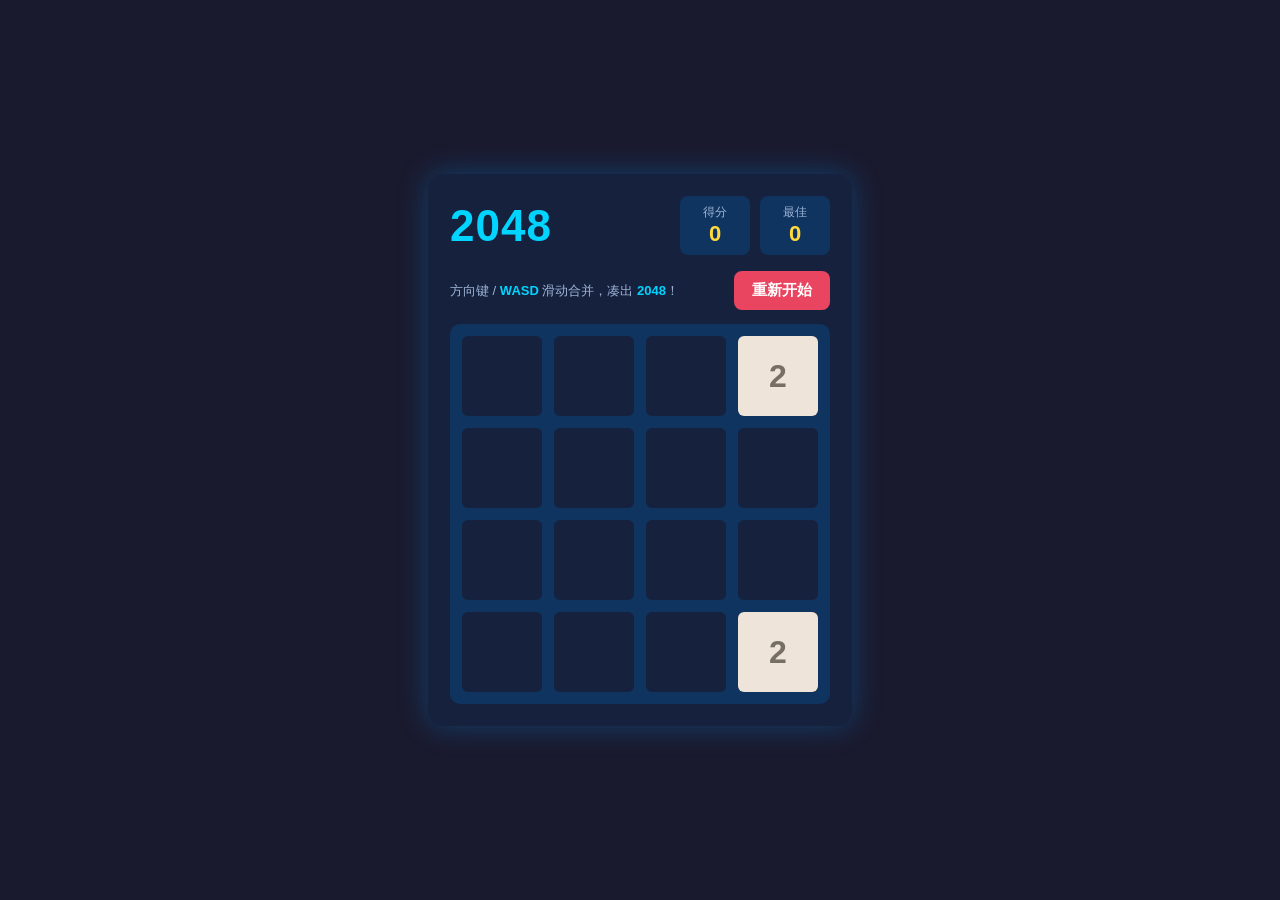
==== 2048.html @ f35b09b0 "2048 俄罗斯方块 贪吃蛇 打砖块" ====
<!DOCTYPE html>
<html lang="zh-CN">
<head>
    <meta charset="UTF-8">
    <meta name="viewport" content="width=device-width, initial-scale=1.0">
    <title>2048</title>
    <style>
        * { margin: 0; padding: 0; box-sizing: border-box; }

        body {
            background: #1a1a2e;
            color: #eee;
            font-family: 'Microsoft YaHei', sans-serif;
            display: flex;
            justify-content: center;
            align-items: center;
            min-height: 100vh;
        }

        .game-container {
            background: #16213e;
            padding: 22px;
            border-radius: 15px;
            box-shadow: 0 0 30px rgba(0, 150, 255, 0.3);
        }

        .header {
            display: flex;
            justify-content: space-between;
            align-items: center;
            margin-bottom: 16px;
        }

        .title {
            font-size: 44px;
            font-weight: bold;
            color: #00d4ff;
            letter-spacing: 1px;
        }

        .scores { display: flex; gap: 10px; }

        .score-box {
            background: #0f3460;
            padding: 8px 18px;
            border-radius: 8px;
            text-align: center;
            min-width: 70px;
        }

        .score-label { font-size: 12px; color: #9db4d6; }
        .score-value { font-size: 22px; font-weight: bold; color: #ffd93d; }

        .toolbar {
            display: flex;
            justify-content: space-between;
            align-items: center;
            margin-bottom: 14px;
        }

        .hint { font-size: 13px; color: #9db4d6; }
        .hint b { color: #00d4ff; }

        button {
            background: #e94560;
            color: white;
            border: none;
            padding: 10px 18px;
            border-radius: 8px;
            cursor: pointer;
            font-size: 15px;
            font-weight: bold;
            transition: all 0.3s;
        }
        button:hover { background: #ff6b6b; transform: translateY(-2px); }

        .board {
            position: relative;
            display: grid;
            grid-template-columns: repeat(4, 80px);
            grid-template-rows: repeat(4, 80px);
            gap: 12px;
            background: #0f3460;
            padding: 12px;
            border-radius: 10px;
        }

        /* 底层灰色背景格 */
        .cell {
            width: 80px;
            height: 80px;
            background: #16213e;
            border-radius: 6px;
        }

        /* 瓦片层：覆盖在背景格之上，绝对定位 */
        .tile-layer {
            position: absolute;
            inset: 12px;
            pointer-events: none;
        }

        /* 外层只负责平移定位，过渡产生滑动感 */
        .tile {
            position: absolute;
            width: 80px;
            height: 80px;
            transition: transform 0.11s ease-in-out;
        }

        /* 内层负责显示与弹出动画，避免与外层 transform 冲突 */
        .tile-inner {
            width: 100%;
            height: 100%;
            border-radius: 6px;
            display: flex;
            align-items: center;
            justify-content: center;
            font-weight: bold;
            font-size: 32px;
        }

        .tile-inner.appear { animation: appear 0.14s ease; }
        @keyframes appear {
            from { opacity: 0; transform: scale(0); }
            to   { opacity: 1; transform: scale(1); }
        }

        .tile-inner.pop { animation: pop 0.18s ease; }
        @keyframes pop {
            0%   { transform: scale(0); }
            55%  { transform: scale(1.18); }
            100% { transform: scale(1); }
        }

        .overlay {
            position: absolute;
            inset: 0;
            background: rgba(15, 52, 96, 0.85);
            border-radius: 10px;
            display: flex;
            flex-direction: column;
            justify-content: center;
            align-items: center;
            z-index: 10;
        }
        .overlay-title { font-size: 40px; font-weight: bold; color: #ffd93d; margin-bottom: 12px; }
        .overlay-sub { font-size: 18px; color: #eee; margin-bottom: 20px; }
    </style>
</head>
<body>
    <div class="game-container">
        <div class="header">
            <div class="title">2048</div>
            <div class="scores">
                <div class="score-box">
                    <div class="score-label">得分</div>
                    <div class="score-value" id="score">0</div>
                </div>
                <div class="score-box">
                    <div class="score-label">最佳</div>
                    <div class="score-value" id="best">0</div>
                </div>
            </div>
        </div>

        <div class="toolbar">
            <div class="hint">方向键 / <b>WASD</b> 滑动合并，凑出 <b>2048</b>！</div>
            <button onclick="restart()">重新开始</button>
        </div>

        <div class="board" id="board">
            <!-- 16 个背景格 -->
            <div class="cell"></div><div class="cell"></div><div class="cell"></div><div class="cell"></div>
            <div class="cell"></div><div class="cell"></div><div class="cell"></div><div class="cell"></div>
            <div class="cell"></div><div class="cell"></div><div class="cell"></div><div class="cell"></div>
            <div class="cell"></div><div class="cell"></div><div class="cell"></div><div class="cell"></div>
            <!-- 瓦片层（数字方块在此滑动） -->
            <div class="tile-layer" id="tileLayer"></div>
            <!-- 结束/胜利遮罩 -->
            <div class="overlay" id="overlay" style="display: none;">
                <div class="overlay-title" id="overlayTitle"></div>
                <div class="overlay-sub" id="overlaySub"></div>
                <button onclick="restart()">再来一局</button>
            </div>
        </div>
    </div>

    <script>
        const SIZE = 4;
        const SLIDE_MS = 110;            // 滑动动画时长（与 CSS transition 匹配）
        const CELL = 80;                 // 格子边长
        const GAP = 12;                  // 格子间距
        const STEP = CELL + GAP;         // 相邻格中心步长 = 92px

        const scoreEl = document.getElementById('score');
        const bestEl = document.getElementById('best');
        const overlay = document.getElementById('overlay');
        const overlayTitle = document.getElementById('overlayTitle');
        const overlaySub = document.getElementById('overlaySub');
        const tileLayer = document.getElementById('tileLayer');

        let tiles = [];                  // 所有存活的方块（带唯一引用）
        let score = 0;
        let best = 0;
        let won = false;
        let over = false;
        let animating = false;           // 动画期间锁，防止快速连按导致状态错乱

        // 经典 2048 配色
        const COLORS = {
            2: '#eee4da', 4: '#ede0c8', 8: '#f2b179', 16: '#f59563',
            32: '#f67c5f', 64: '#f65e3b', 128: '#edcf72', 256: '#edcc61',
            512: '#edc850', 1024: '#edc53f', 2048: '#edc22e'
        };

        function colorFor(v) {
            if (v === 0) return '#16213e';
            return COLORS[v] || '#3c3a32';
        }
        function textColor(v) {
            return v > 0 && v <= 4 ? '#776e65' : '#f9f6f2';
        }
        function fontSizeFor(v) {
            const len = String(v).length;
            return len <= 2 ? '32px' : len === 3 ? '26px' : '20px';
        }

        // 根据 (行,列) 计算外层瓦片的平移坐标
        function positionTile(t) {
            t.el.style.transform = `translate(${t.c * STEP}px, ${t.r * STEP}px)`;
        }

        // 创建一个方块（isNew=true 时播放淡入弹出动画）
        function createTile(r, c, value, isNew) {
            const el = document.createElement('div');
            el.className = 'tile';

            const inner = document.createElement('div');
            inner.className = 'tile-inner';
            inner.textContent = value;
            inner.style.background = colorFor(value);
            inner.style.color = textColor(value);
            inner.style.fontSize = fontSizeFor(value);

            el.appendChild(inner);
            el.style.transform = `translate(${c * STEP}px, ${r * STEP}px)`;
            tileLayer.appendChild(el);

            const t = { value, r, c, el, inner };
            tiles.push(t);
            if (isNew) inner.classList.add('appear');
            return t;
        }

        function removeTile(t) {
            const i = tiles.indexOf(t);
            if (i >= 0) tiles.splice(i, 1);
            if (t.el && t.el.parentNode) t.el.parentNode.removeChild(t.el);
        }

        // 方向 -> 物理坐标：i 为线索引，j 为该线上位置(0 为移动方向最前)
        function cellRC(i, dir, j) {
            if (dir === 'left')  return { r: i, c: j };
            if (dir === 'right') return { r: i, c: SIZE - 1 - j };
            if (dir === 'up')    return { r: j, c: i };
            if (dir === 'down')  return { r: SIZE - 1 - j, c: i };
        }

        // 收集某条线上的方块（按移动方向顺序，最前在前）
        function lineTiles(i, dir) {
            const arr = [];
            for (let j = 0; j < SIZE; j++) {
                const { r, c } = cellRC(i, dir, j);
                const t = tiles.find(t => t.r === r && t.c === c);
                if (t) arr.push(t);
            }
            return arr;
        }

        function init() {
            tiles.forEach(t => { if (t.el.parentNode) t.el.parentNode.removeChild(t.el); });
            tiles = [];
            score = 0;
            won = false;
            over = false;
            animating = false;
            scoreEl.textContent = '0';
            hideOverlay();
            spawn();
            spawn();
        }

        function spawn() {
            const empty = [];
            for (let r = 0; r < SIZE; r++)
                for (let c = 0; c < SIZE; c++)
                    if (!tiles.some(t => t.r === r && t.c === c)) empty.push([r, c]);
            if (empty.length === 0) return;
            const [r, c] = empty[Math.floor(Math.random() * empty.length)];
            createTile(r, c, Math.random() < 0.9 ? 2 : 4, true);
        }

        function move(dir) {
            if (over || animating) return;
            if (won) hideOverlay(); // 胜利后可继续挑战

            let moved = false;
            let gained = 0;
            const merges = [];   // 待合并的项：{r,c,value,a,b}

            for (let i = 0; i < SIZE; i++) {
                const lt = lineTiles(i, dir);
                let tgt = 0;
                for (let k = 0; k < lt.length; k++) {
                    const pos = cellRC(i, dir, tgt);
                    if (k + 1 < lt.length && lt[k].value === lt[k + 1].value) {
                        // 合并 lt[k] 与 lt[k+1]
                        lt[k].r = pos.r;   lt[k].c = pos.c;
                        lt[k + 1].r = pos.r; lt[k + 1].c = pos.c;
                        merges.push({ r: pos.r, c: pos.c, value: lt[k].value * 2, a: lt[k], b: lt[k + 1] });
                        gained += lt[k].value * 2;
                        moved = true;
                        k++;
                    } else {
                        if (lt[k].r !== pos.r || lt[k].c !== pos.c) moved = true;
                        lt[k].r = pos.r; lt[k].c = pos.c;
                    }
                    tgt++;
                }
            }

            if (!moved) return;

            animating = true;
            // 触发滑动过渡
            tiles.forEach(positionTile);

            // 更新分数
            score += gained;
            scoreEl.textContent = score;
            if (score > best) {
                best = score;
                bestEl.textContent = best;
                try { localStorage.setItem('best2048', best); } catch (e) {}
            }

            // 滑动结束后落定：移除合并源方块、生成合并结果、生成新方块、判定状态
            setTimeout(() => {
                merges.forEach(m => {
                    removeTile(m.a);
                    removeTile(m.b);
                    createTile(m.r, m.c, m.value, true); // 合并结果方块，带弹出动画
                });
                spawn();
                rebuildBoardAndCheck();
                animating = false;
            }, SLIDE_MS);
        }

        function rebuildBoardAndCheck() {
            const board = Array.from({ length: SIZE }, () => Array(SIZE).fill(0));
            tiles.forEach(t => board[t.r][t.c] = t.value);

            if (!won && board.flat().includes(2048)) {
                won = true;
                showOverlay('你赢了!', '按方向键继续挑战');
            } else if (!hasMoves(board)) {
                over = true;
                showOverlay('游戏结束', '得分 ' + score);
            }
        }

        function hasMoves(b) {
            for (let r = 0; r < SIZE; r++) {
                for (let c = 0; c < SIZE; c++) {
                    if (b[r][c] === 0) return true;
                    if (c < SIZE - 1 && b[r][c] === b[r][c + 1]) return true;
                    if (r < SIZE - 1 && b[r][c] === b[r + 1][c]) return true;
                }
            }
            return false;
        }

        function showOverlay(title, sub) {
            overlayTitle.textContent = title;
            overlaySub.textContent = sub;
            overlay.style.display = 'flex';
        }
        function hideOverlay() {
            overlay.style.display = 'none';
        }
        function restart() {
            init();
        }

        document.addEventListener('keydown', (e) => {
            const map = {
                ArrowUp: 'up', ArrowDown: 'down', ArrowLeft: 'left', ArrowRight: 'right',
                w: 'up', s: 'down', a: 'left', d: 'right',
                W: 'up', S: 'down', A: 'left', D: 'right'
            };
            if (map[e.key]) {
                e.preventDefault();
                move(map[e.key]);
            }
        });

        // 初始化
        try { best = parseInt(localStorage.getItem('best2048') || '0', 10); } catch (e) {}
        bestEl.textContent = best;
        init();
    </script>
</body>
</html>
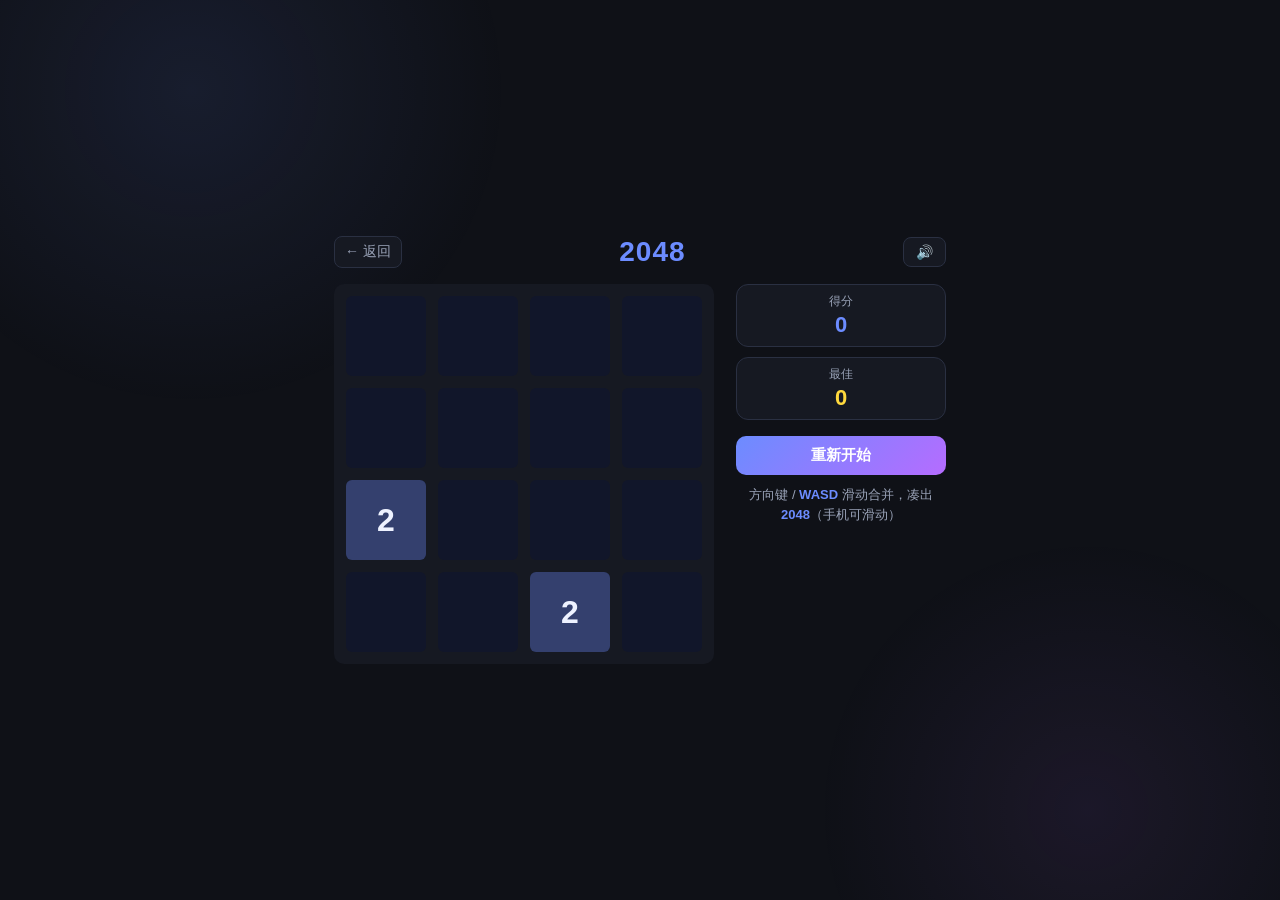
==== commit 309c64bb: "布局样式调整" ====
--- a/2048.html
+++ b/2048.html
@@ -3,76 +3,17 @@
 <head>
     <meta charset="UTF-8">
     <meta name="viewport" content="width=device-width, initial-scale=1.0">
+    <link rel="icon" type="image/svg+xml" href="favicon.svg" />
+    <link rel="manifest" href="manifest.webmanifest" />
+    <meta name="description" content="2048 小游戏：滑动合并相同数字拼到 2048，纯前端、支持键盘与触摸、打开即玩。" />
+    <meta name="theme-color" content="#0f1117" />
+    <link rel="stylesheet" href="assets/common.css" />
+    <script src="assets/common.js"></script>
     <title>2048</title>
     <style>
-        * { margin: 0; padding: 0; box-sizing: border-box; }
-
-        body {
-            background: #1a1a2e;
-            color: #eee;
-            font-family: 'Microsoft YaHei', sans-serif;
-            display: flex;
-            justify-content: center;
-            align-items: center;
-            min-height: 100vh;
-        }
-
-        .game-container {
-            background: #16213e;
-            padding: 22px;
-            border-radius: 15px;
-            box-shadow: 0 0 30px rgba(0, 150, 255, 0.3);
-        }
-
-        .header {
-            display: flex;
-            justify-content: space-between;
-            align-items: center;
-            margin-bottom: 16px;
-        }
-
-        .title {
-            font-size: 44px;
-            font-weight: bold;
-            color: #00d4ff;
-            letter-spacing: 1px;
-        }
-
-        .scores { display: flex; gap: 10px; }
-
-        .score-box {
-            background: #0f3460;
-            padding: 8px 18px;
-            border-radius: 8px;
-            text-align: center;
-            min-width: 70px;
-        }
-
-        .score-label { font-size: 12px; color: #9db4d6; }
-        .score-value { font-size: 22px; font-weight: bold; color: #ffd93d; }
-
-        .toolbar {
-            display: flex;
-            justify-content: space-between;
-            align-items: center;
-            margin-bottom: 14px;
-        }
-
-        .hint { font-size: 13px; color: #9db4d6; }
-        .hint b { color: #00d4ff; }
-
-        button {
-            background: #e94560;
-            color: white;
-            border: none;
-            padding: 10px 18px;
-            border-radius: 8px;
-            cursor: pointer;
-            font-size: 15px;
-            font-weight: bold;
-            transition: all 0.3s;
-        }
-        button:hover { background: #ff6b6b; transform: translateY(-2px); }
+    
+
+
 
         .board {
             position: relative;
@@ -80,16 +21,17 @@
             grid-template-columns: repeat(4, 80px);
             grid-template-rows: repeat(4, 80px);
             gap: 12px;
-            background: #0f3460;
+            background: #161922;
             padding: 12px;
             border-radius: 10px;
+            touch-action: none;        /* 防止移动端滑动时页面滚动 */
         }
 
         /* 底层灰色背景格 */
         .cell {
             width: 80px;
             height: 80px;
-            background: #16213e;
+            background: #11162a;
             border-radius: 6px;
         }
 
@@ -136,7 +78,7 @@
         .overlay {
             position: absolute;
             inset: 0;
-            background: rgba(15, 52, 96, 0.85);
+            background: rgba(15, 17, 23, 0.9);
             border-radius: 10px;
             display: flex;
             flex-direction: column;
@@ -145,31 +87,29 @@
             z-index: 10;
         }
         .overlay-title { font-size: 40px; font-weight: bold; color: #ffd93d; margin-bottom: 12px; }
-        .overlay-sub { font-size: 18px; color: #eee; margin-bottom: 20px; }
+        .overlay-sub { font-size: 18px; color: #e8ecf4; margin-bottom: 20px; }
+
+        /* 移动端：整体缩放以适配小屏 */
+        @media (max-width: 460px) {
+            .game-wrap { transform: scale(0.86); transform-origin: top center; }
+        }
     </style>
 </head>
 <body>
-    <div class="game-container">
-        <div class="header">
-            <div class="title">2048</div>
-            <div class="scores">
-                <div class="score-box">
-                    <div class="score-label">得分</div>
-                    <div class="score-value" id="score">0</div>
-                </div>
-                <div class="score-box">
-                    <div class="score-label">最佳</div>
-                    <div class="score-value" id="best">0</div>
-                </div>
-            </div>
-        </div>
-
-        <div class="toolbar">
-            <div class="hint">方向键 / <b>WASD</b> 滑动合并，凑出 <b>2048</b>！</div>
-            <button onclick="restart()">重新开始</button>
-        </div>
-
-        <div class="board" id="board">
+    <div class="game-wrap">
+        <header class="game-header">
+            <a class="back-link" href="index.html">← 返回</a>
+            <h1 class="game-title">2048</h1>
+            <button id="soundBtn" class="icon-btn" onclick="toggleSound()">🔊</button>
+        </header>
+
+        <section class="game-stats">
+            <div class="stat"><div class="stat-label">得分</div><div class="stat-value stat-score" id="score">0</div></div>
+            <div class="stat"><div class="stat-label">最佳</div><div class="stat-value stat-best" id="best">0</div></div>
+        </section>
+
+        <section class="game-stage">
+            <div class="board" id="board">
             <!-- 16 个背景格 -->
             <div class="cell"></div><div class="cell"></div><div class="cell"></div><div class="cell"></div>
             <div class="cell"></div><div class="cell"></div><div class="cell"></div><div class="cell"></div>
@@ -184,6 +124,12 @@
                 <button onclick="restart()">再来一局</button>
             </div>
         </div>
+        </section>
+
+        <footer class="game-toolbar">
+            <div class="hint">方向键 / <b>WASD</b> 滑动合并，凑出 <b>2048</b>（手机可滑动）</div>
+            <button onclick="restart()">重新开始</button>
+        </footer>
     </div>
 
     <script>
@@ -207,19 +153,19 @@
         let over = false;
         let animating = false;           // 动画期间锁，防止快速连按导致状态错乱
 
-        // 经典 2048 配色
+        // 蓝紫家族渐变配色（与全站统一）
         const COLORS = {
-            2: '#eee4da', 4: '#ede0c8', 8: '#f2b179', 16: '#f59563',
-            32: '#f67c5f', 64: '#f65e3b', 128: '#edcf72', 256: '#edcc61',
-            512: '#edc850', 1024: '#edc53f', 2048: '#edc22e'
+            2: '#34406e', 4: '#3f4d8c', 8: '#4d5fb0', 16: '#6c8cff',
+            32: '#7d7bff', 64: '#9b6cff', 128: '#b56cff', 256: '#c56cd0',
+            512: '#d76cae', 1024: '#ff7eb6', 2048: '#ff9ec4'
         };
 
         function colorFor(v) {
-            if (v === 0) return '#16213e';
+            if (v === 0) return '#11162a';
             return COLORS[v] || '#3c3a32';
         }
         function textColor(v) {
-            return v > 0 && v <= 4 ? '#776e65' : '#f9f6f2';
+            return '#eef2ff';
         }
         function fontSizeFor(v) {
             const len = String(v).length;
@@ -339,6 +285,7 @@
             // 更新分数
             score += gained;
             scoreEl.textContent = score;
+            if (gained > 0) beep(520, 0.08, 'square', 0.04);
             if (score > best) {
                 best = score;
                 bestEl.textContent = best;
@@ -365,9 +312,11 @@
             if (!won && board.flat().includes(2048)) {
                 won = true;
                 showOverlay('你赢了!', '按方向键继续挑战');
+                beep(880, 0.18, 'square', 0.05);
             } else if (!hasMoves(board)) {
                 over = true;
                 showOverlay('游戏结束', '得分 ' + score);
+                beep(120, 0.3, 'sawtooth', 0.05);
             }
         }
 
@@ -406,10 +355,34 @@
             }
         });
 
+        // 触摸滑动支持（移动端）
+        const boardEl = document.getElementById('board');
+        let touchX = 0, touchY = 0;
+        boardEl.addEventListener('touchstart', (e) => {
+            touchX = e.changedTouches[0].clientX;
+            touchY = e.changedTouches[0].clientY;
+        }, { passive: true });
+        boardEl.addEventListener('touchend', (e) => {
+            const dx = e.changedTouches[0].clientX - touchX;
+            const dy = e.changedTouches[0].clientY - touchY;
+            const ax = Math.abs(dx), ay = Math.abs(dy);
+            if (Math.max(ax, ay) < 24) return;      // 滑动阈值
+            if (ax > ay) move(dx > 0 ? 'right' : 'left');
+            else move(dy > 0 ? 'down' : 'up');
+        }, { passive: true });
+
+
         // 初始化
         try { best = parseInt(localStorage.getItem('best2048') || '0', 10); } catch (e) {}
         bestEl.textContent = best;
         init();
     </script>
+    <script>
+        if ('serviceWorker' in navigator) {
+            window.addEventListener('load', () => {
+                navigator.serviceWorker.register('sw.js').catch(() => {});
+            });
+        }
+    </script>
 </body>
 </html>
--- a/assets/common.css
+++ b/assets/common.css
@@ -0,0 +1,200 @@
+/* 公共样式：被各游戏页共用，避免重复
+ * 包含：全局重置、body/背景光晕、以及游戏页统一外壳组件
+ *   （页眉 / 状态条 / 舞台 / 操作条 / 按钮）
+ * 各游戏页仅保留自身「玩法相关」的独特样式（棋盘、方块、overlay、触摸控件等）。
+ */
+
+* { margin: 0; padding: 0; box-sizing: border-box; }
+
+:root {
+  --bg: #0f1117;
+  --bg-soft: #161922;
+  --card: #1c2030;
+  --card-border: #2a3042;
+  --text: #e8ecf4;
+  --text-dim: #9aa3b8;
+  --accent: #6c8cff;     /* 主色：得分 / 标题 / 强调 */
+  --accent2: #b56cff;    /* 辅助色：食物 / 高值瓦片 */
+  --best: #ffd93d;       /* 最高分 / 最佳 */
+  --danger: #ff6b6b;     /* 生命 / 失败 */
+  --board-bg: #0a0a15;   /* 画布 / 棋盘底色 */
+  --grid: #1c2433;       /* 网格线 */
+  --accent-grad: linear-gradient(135deg, #6c8cff, #b56cff);
+  --radius: 14px;
+}
+
+body {
+  background: var(--bg);
+  color: var(--text);
+  font-family: -apple-system, BlinkMacSystemFont, "Segoe UI",
+    "PingFang SC", "Microsoft YaHei", sans-serif;
+  display: flex;
+  justify-content: center;
+  align-items: center;
+  min-height: 100vh;
+  padding: 24px 12px;
+  overflow-x: hidden;
+}
+
+body::before {
+  content: "";
+  position: fixed;
+  inset: 0;
+  background:
+    radial-gradient(700px circle at 15% 10%, rgba(108, 140, 255, 0.10), transparent 45%),
+    radial-gradient(600px circle at 85% 90%, rgba(181, 108, 255, 0.08), transparent 45%);
+  z-index: -1;
+  pointer-events: none;
+}
+
+/* ============ 游戏页统一外壳 ============ */
+.game-wrap {
+  width: 100%;
+  max-width: 560px;
+  display: flex;
+  flex-direction: column;
+  gap: 16px;
+}
+
+/* 页眉：返回 / 标题 / 静音 */
+.game-header {
+  display: flex;
+  align-items: center;
+  gap: 12px;
+}
+.back-link {
+  color: var(--text-dim);
+  text-decoration: none;
+  font-size: 14px;
+  padding: 6px 10px;
+  border-radius: 8px;
+  border: 1px solid var(--card-border);
+  background: var(--bg-soft);
+  transition: all .2s;
+  white-space: nowrap;
+}
+.back-link:hover { color: var(--text); border-color: var(--accent); }
+.game-title {
+  flex: 1;
+  text-align: center;
+  font-size: 28px;
+  font-weight: 800;
+  letter-spacing: 1px;
+  color: var(--accent);
+}
+.icon-btn {
+  background: var(--bg-soft);
+  color: var(--text);
+  border: 1px solid var(--card-border);
+  padding: 6px 12px;
+  border-radius: 8px;
+  font-size: 14px;
+  cursor: pointer;
+  transition: all .2s;
+  white-space: nowrap;
+}
+.icon-btn:hover { border-color: var(--accent); filter: brightness(1.15); }
+
+/* 状态条 */
+.game-stats {
+  display: flex;
+  flex-wrap: wrap;
+  justify-content: center;
+  gap: 10px;
+}
+.stat {
+  background: var(--bg-soft);
+  border: 1px solid var(--card-border);
+  border-radius: 12px;
+  padding: 8px 14px;
+  min-width: 72px;
+  text-align: center;
+}
+.stat-label { font-size: 12px; color: var(--text-dim); margin-bottom: 2px; }
+.stat-value { font-size: 22px; font-weight: 700; color: var(--text); }
+.stat-score { color: var(--accent); }
+.stat-best  { color: var(--best); }
+.stat-danger { color: var(--danger); }
+.stat.next-stat { display: flex; flex-direction: column; align-items: center; gap: 4px; }
+.stat.next-stat canvas {
+  background: var(--board-bg);
+  border: 1px solid var(--card-border);
+  border-radius: 8px;
+}
+
+/* 舞台（游戏画布 / 棋盘所在区域） */
+.game-stage {
+  position: relative;
+  display: flex;
+  justify-content: center;
+}
+
+/* 操作条 */
+.game-toolbar {
+  display: flex;
+  align-items: center;
+  justify-content: space-between;
+  gap: 12px;
+  flex-wrap: wrap;
+}
+.hint { font-size: 13px; color: var(--text-dim); line-height: 1.5; }
+.hint b { color: var(--accent); }
+
+/* 统一的游戏内主按钮 */
+button {
+  background: var(--accent-grad);
+  color: #fff;
+  border: none;
+  padding: 10px 18px;
+  border-radius: 10px;
+  cursor: pointer;
+  font-size: 15px;
+  font-weight: 700;
+  font-family: inherit;
+  transition: all .2s;
+}
+button:hover { filter: brightness(1.12); transform: translateY(-1px); }
+
+/* ============ PC 横向双栏布局（>=820px）============
+ * 画布在左，状态条 + 操作条竖排在右，整体高度贴合画布，首屏无需下拉。
+ * 窄屏（<820px）自动回退为上方的纵向堆叠布局。 */
+@media (min-width: 820px) {
+  .game-wrap {
+    width: auto;
+    max-width: none;
+    display: grid;
+    grid-template-columns: auto 210px;
+    grid-template-rows: auto auto 1fr;
+    grid-template-areas:
+      "header header"
+      "stage  stats"
+      "stage  toolbar";
+    align-items: start;
+    column-gap: 22px;
+    row-gap: 16px;
+  }
+  .game-header  { grid-area: header; }
+  .game-stats   {
+    grid-area: stats;
+    flex-direction: column;
+    align-items: stretch;
+    flex-wrap: nowrap;
+  }
+  .game-stats .stat { min-width: 0; }
+  .game-stage   { grid-area: stage; align-self: start; }
+  .game-toolbar {
+    grid-area: toolbar;
+    flex-direction: column;
+    align-items: stretch;
+    gap: 10px;
+  }
+  .game-toolbar button { width: 100%; }
+  .game-toolbar .hint { order: 1; text-align: center; }
+}
+
+/* 通用移动端适配 */
+@media (max-width: 520px) {
+  .game-wrap { gap: 12px; }
+  .game-title { font-size: 22px; }
+  .hint { display: none; }
+}
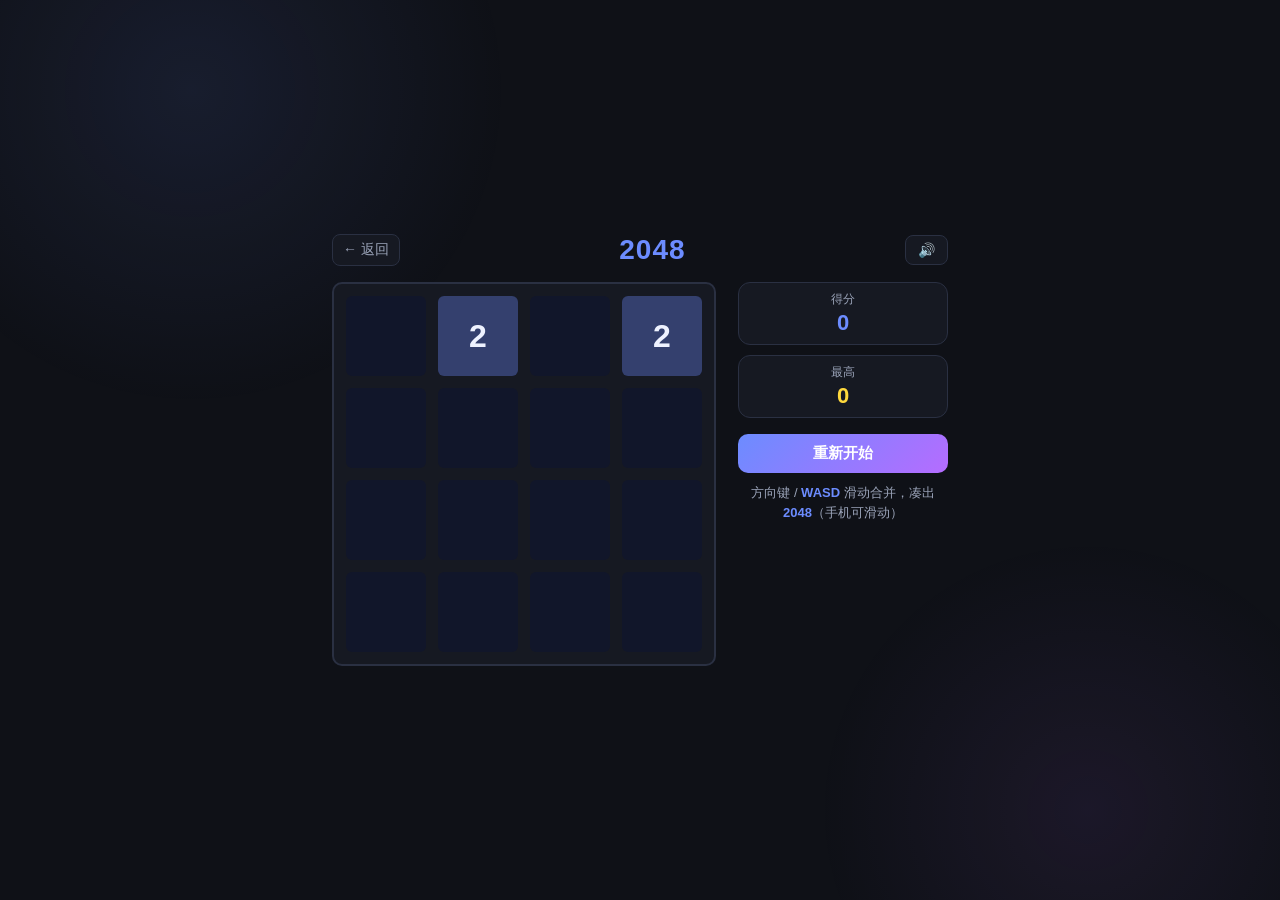
==== commit 68eedbe3: "风格统一" ====
--- a/2048.html
+++ b/2048.html
@@ -21,7 +21,7 @@
             grid-template-columns: repeat(4, 80px);
             grid-template-rows: repeat(4, 80px);
             gap: 12px;
-            background: #161922;
+            background: var(--bg-soft);
             padding: 12px;
             border-radius: 10px;
             touch-action: none;        /* 防止移动端滑动时页面滚动 */
@@ -34,8 +34,6 @@
             background: #11162a;
             border-radius: 6px;
         }
-
-        /* 瓦片层：覆盖在背景格之上，绝对定位 */
         .tile-layer {
             position: absolute;
             inset: 12px;
@@ -75,23 +73,9 @@
             100% { transform: scale(1); }
         }
 
-        .overlay {
-            position: absolute;
-            inset: 0;
-            background: rgba(15, 17, 23, 0.9);
-            border-radius: 10px;
-            display: flex;
-            flex-direction: column;
-            justify-content: center;
-            align-items: center;
-            z-index: 10;
-        }
-        .overlay-title { font-size: 40px; font-weight: bold; color: #ffd93d; margin-bottom: 12px; }
-        .overlay-sub { font-size: 18px; color: #e8ecf4; margin-bottom: 20px; }
-
-        /* 移动端：整体缩放以适配小屏 */
-        @media (max-width: 460px) {
-            .game-wrap { transform: scale(0.86); transform-origin: top center; }
+        /* 移动端：棋盘缩放以适配小屏（断点与 common 统一 520px） */
+        @media (max-width: 520px) {
+            .board { transform: scale(0.88); transform-origin: top center; }
         }
     </style>
 </head>
@@ -105,7 +89,7 @@
 
         <section class="game-stats">
             <div class="stat"><div class="stat-label">得分</div><div class="stat-value stat-score" id="score">0</div></div>
-            <div class="stat"><div class="stat-label">最佳</div><div class="stat-value stat-best" id="best">0</div></div>
+            <div class="stat"><div class="stat-label">最高</div><div class="stat-value stat-best" id="best">0</div></div>
         </section>
 
         <section class="game-stage">
@@ -118,9 +102,9 @@
             <!-- 瓦片层（数字方块在此滑动） -->
             <div class="tile-layer" id="tileLayer"></div>
             <!-- 结束/胜利遮罩 -->
-            <div class="overlay" id="overlay" style="display: none;">
-                <div class="overlay-title" id="overlayTitle"></div>
-                <div class="overlay-sub" id="overlaySub"></div>
+            <div class="game-overlay" id="overlay" style="display: none;">
+                <div class="game-overlay-title fail" id="overlayTitle"></div>
+                <div class="game-overlay-sub" id="overlaySub"></div>
                 <button onclick="restart()">再来一局</button>
             </div>
         </div>
@@ -311,11 +295,11 @@
 
             if (!won && board.flat().includes(2048)) {
                 won = true;
-                showOverlay('你赢了!', '按方向键继续挑战');
+                showOverlay('你赢了!', '按方向键继续挑战', 'win');
                 beep(880, 0.18, 'square', 0.05);
             } else if (!hasMoves(board)) {
                 over = true;
-                showOverlay('游戏结束', '得分 ' + score);
+                showOverlay('游戏结束', '得分 ' + score, 'fail');
                 beep(120, 0.3, 'sawtooth', 0.05);
             }
         }
@@ -331,8 +315,9 @@
             return false;
         }
 
-        function showOverlay(title, sub) {
+        function showOverlay(title, sub, type) {
             overlayTitle.textContent = title;
+            overlayTitle.className = 'game-overlay-title ' + (type || 'fail');
             overlaySub.textContent = sub;
             overlay.style.display = 'flex';
         }
--- a/assets/common.css
+++ b/assets/common.css
@@ -192,9 +192,52 @@
   .game-toolbar .hint { order: 1; text-align: center; }
 }
 
-/* 通用移动端适配 */
+/* 统一画布 / 棋盘边框（各页无需再各自声明） */
+.game-stage canvas,
+.game-stage .board {
+  border: 2px solid var(--card-border);
+  border-radius: 10px;
+}
+
+/* ============ 统一遮罩层（游戏结束 / 暂停 / 胜利 / 就绪提示）============
+ * 四款游戏共用，避免各自重写。标题颜色用修饰类区分语义：
+ *   .fail=失败(红)  .win=胜利(黄)  .pause=暂停(蓝)  .ready=就绪(蓝) */
+.game-overlay {
+  position: absolute;
+  inset: 0;
+  background: rgba(15, 17, 23, 0.88);
+  display: flex;
+  flex-direction: column;
+  justify-content: center;
+  align-items: center;
+  border-radius: 10px;
+  z-index: 10;
+  text-align: center;
+  padding: 20px;
+  pointer-events: none;   /* 文字层不挡 canvas 交互，仅按钮可点 */
+}
+.game-overlay button { pointer-events: auto; }
+.game-overlay-title {
+  font-size: 36px;
+  font-weight: 800;
+  margin-bottom: 14px;
+}
+.game-overlay-title.fail  { color: var(--danger); }
+.game-overlay-title.win   { color: var(--best); }
+.game-overlay-title.pause { color: var(--accent); }
+.game-overlay-title.ready { color: var(--accent); }
+.game-overlay-sub {
+  font-size: 18px;
+  color: var(--best);
+  margin-bottom: 22px;
+}
+.game-overlay-sub.muted { color: var(--text-dim); }
+
+/* 通用移动端适配（统一断点 520px） */
 @media (max-width: 520px) {
-  .game-wrap { gap: 12px; }
+  .game-wrap { gap: 12px; max-width: 94vw; }
   .game-title { font-size: 22px; }
   .hint { display: none; }
-}
+  .game-stage canvas,
+  .game-stage .board { max-width: 100%; height: auto; touch-action: none; }
+}
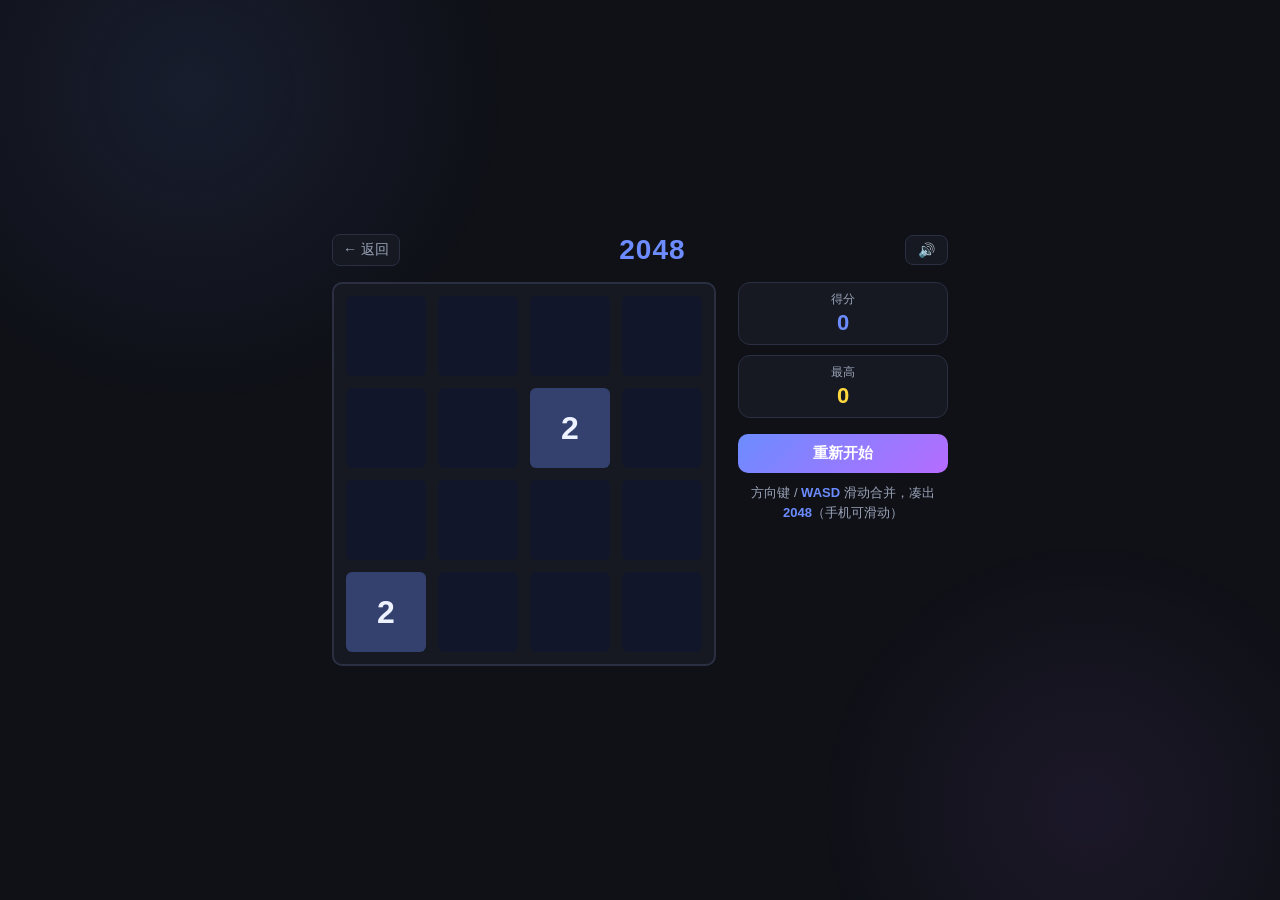
==== commit 15587222: "2048上限" ====
--- a/2048.html
+++ b/2048.html
@@ -133,7 +133,6 @@
         let tiles = [];                  // 所有存活的方块（带唯一引用）
         let score = 0;
         let best = 0;
-        let won = false;
         let over = false;
         let animating = false;           // 动画期间锁，防止快速连按导致状态错乱
 
@@ -143,13 +142,19 @@
             32: '#7d7bff', 64: '#9b6cff', 128: '#b56cff', 256: '#c56cd0',
             512: '#d76cae', 1024: '#ff7eb6', 2048: '#ff9ec4'
         };
+        // 2048 以上的高位数字：循环一组高对比浅色，保证一直累加时仍有层级区分
+        const HIGH_COLORS = ['#ffb3d1', '#ffc5a8', '#ffe08a', '#b6f0a8', '#a8e6ff', '#cdb4ff'];
 
         function colorFor(v) {
             if (v === 0) return '#11162a';
-            return COLORS[v] || '#3c3a32';
+            if (COLORS[v]) return COLORS[v];
+            // 4096(2^12) 起按对数取色循环，支持无限累加
+            const idx = Math.log2(v) - 12;
+            return HIGH_COLORS[((idx % HIGH_COLORS.length) + HIGH_COLORS.length) % HIGH_COLORS.length];
         }
         function textColor(v) {
-            return '#eef2ff';
+            // 浅色背景用深色文字，保证可读性
+            return HIGH_COLORS.includes(colorFor(v)) ? '#1a1430' : '#eef2ff';
         }
         function fontSizeFor(v) {
             const len = String(v).length;
@@ -212,7 +217,6 @@
             tiles.forEach(t => { if (t.el.parentNode) t.el.parentNode.removeChild(t.el); });
             tiles = [];
             score = 0;
-            won = false;
             over = false;
             animating = false;
             scoreEl.textContent = '0';
@@ -233,7 +237,6 @@
 
         function move(dir) {
             if (over || animating) return;
-            if (won) hideOverlay(); // 胜利后可继续挑战
 
             let moved = false;
             let gained = 0;
@@ -293,11 +296,7 @@
             const board = Array.from({ length: SIZE }, () => Array(SIZE).fill(0));
             tiles.forEach(t => board[t.r][t.c] = t.value);
 
-            if (!won && board.flat().includes(2048)) {
-                won = true;
-                showOverlay('你赢了!', '按方向键继续挑战', 'win');
-                beep(880, 0.18, 'square', 0.05);
-            } else if (!hasMoves(board)) {
+            if (!hasMoves(board)) {
                 over = true;
                 showOverlay('游戏结束', '得分 ' + score, 'fail');
                 beep(120, 0.3, 'sawtooth', 0.05);
